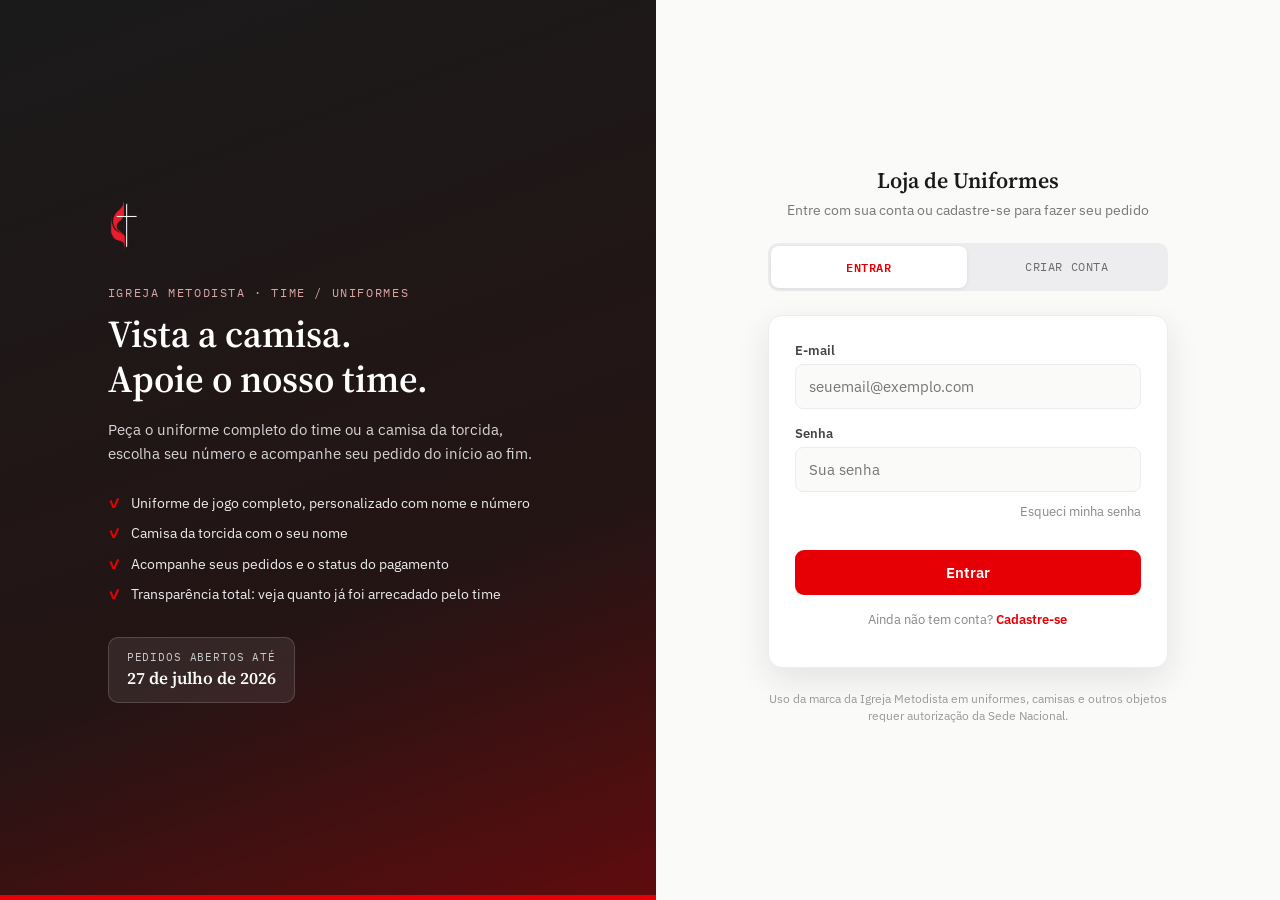
==== admin.html @ cc429704 "Add admin panel Adds admin.html, restricted to profiles.is_admin (checked client-side for UX and enf" ====
<!doctype html>
<html lang="pt-BR">
<head>
<meta charset="UTF-8">
<meta name="viewport" content="width=device-width, initial-scale=1.0">
<title>Painel admin · Igreja Metodista</title>
<link rel="icon" type="image/png" href="assets/img/logo.png">

<link rel="preconnect" href="https://fonts.googleapis.com">
<link rel="preconnect" href="https://fonts.gstatic.com" crossorigin>
<link href="https://fonts.googleapis.com/css2?family=Source+Serif+4:opsz,wght@8..60,500;8..60,600;8..60,700&family=IBM+Plex+Sans:wght@400;500;600;700&family=IBM+Plex+Mono:wght@500;600&display=swap" rel="stylesheet">
<link rel="stylesheet" href="assets/css/styles.css">
</head>
<body>

<header class="site-header">
  <div class="site-header-row">
    <div class="site-header-brand">
      <img src="assets/img/logo.png" alt="Igreja Metodista">
      <span class="name">Loja de Uniformes</span>
    </div>
    <nav class="site-header-nav">
      <a href="pedido.html">Montar pedido</a>
      <a href="meus-pedidos.html">Meus Pedidos</a>
      <a href="resumo.html">Resumo</a>
      <a href="admin.html" class="active">Admin</a>
    </nav>
    <div class="site-header-user">
      <span id="user-nome">...</span><span class="badge-admin">admin</span>
      <button class="btn btn-ghost" id="btn-sair">Sair</button>
    </div>
  </div>
</header>

<main class="site-main">
  <p class="admin-summary" id="admin-summary">Carregando pedidos...</p>

  <div class="filters">
    <input type="text" id="filtro-busca" placeholder="Buscar por nome do comprador ou da camisa...">
    <select id="filtro-status">
      <option value="">Todos os status</option>
      <option value="aguardando_pagamento">Aguardando pagamento</option>
      <option value="standby">Aguardando confirmação</option>
      <option value="pago">Pago</option>
      <option value="parcial">Parcial</option>
      <option value="cancelado">Cancelado</option>
    </select>
  </div>
  <div class="toolbar">
    <button class="btn btn-ghost btn-small" id="btn-exportar">Exportar CSV</button>
  </div>

  <div id="lista-pedidos"></div>
</main>

<div class="toast" id="toast"></div>

<script src="assets/js/vendor/supabase.js"></script>
<script src="assets/js/supabase-client.js"></script>
<script src="assets/js/admin.js"></script>
</body>
</html>
---- assets/css/styles.css ----
/* =========================================================
   Igreja Metodista · Loja de Uniformes
   Design tokens shared by every page of the site
   ========================================================= */
:root{
  --red:#E60005;
  --red-dark:#B50004;
  --ink:#1A1A1A;
  --gray:#B0AFB5;
  --gray-light:#EDEDEF;
  --paper:#FAFAF9;
  --white:#FFFFFF;
  --success:#2F7D4F;
  --success-bg:#E6F3EB;
  --amber:#B9760A;
  --amber-bg:#FBF0DE;
  --danger-bg:#FBEAE9;
  --font-display:'Source Serif 4', serif;
  --font-body:'IBM Plex Sans', sans-serif;
  --font-mono:'IBM Plex Mono', monospace;
  --shadow-card:0 12px 32px rgba(26,26,26,.10);
}

*{box-sizing:border-box;}
html,body{height:100%;}
body{
  margin:0;
  background:var(--paper);
  color:var(--ink);
  font-family:var(--font-body);
  -webkit-font-smoothing:antialiased;
}
a{color:inherit;}
button{font-family:inherit;}

/* ---------- generic buttons ---------- */
.btn{font-family:var(--font-body);font-weight:600;font-size:14.5px;border:none;border-radius:9px;padding:13px 20px;cursor:pointer;transition:.15s;}
.btn-primary{background:var(--red);color:var(--white);width:100%;}
.btn-primary:hover{background:var(--red-dark);}
.btn-primary:disabled{background:var(--gray);cursor:not-allowed;}
.btn-outline{background:var(--white);color:var(--red);border:1.5px solid var(--red);width:100%;}
.btn-outline:hover{background:#FFF7F7;}
.btn-ghost{background:transparent;color:#666;border:1.5px solid var(--gray-light);}
.btn-ghost:hover{border-color:var(--gray);}

/* ---------- form fields ---------- */
.field{margin-bottom:16px;}
.field label{display:block;font-size:12.5px;font-weight:600;margin-bottom:6px;color:#444;}
.field .hint{font-weight:400;color:#999;font-size:11.5px;}
.field input,.field select{width:100%;padding:12px 13px;border:1.5px solid var(--gray-light);border-radius:8px;font-family:var(--font-body);font-size:14.5px;background:var(--paper);color:var(--ink);}
.field input:focus,.field select:focus{outline:none;border-color:var(--red);background:var(--white);}
.field-error{font-size:12px;color:var(--red-dark);margin-top:6px;min-height:14px;}

/* ---------- toast ---------- */
.toast{position:fixed;bottom:20px;left:50%;transform:translateX(-50%);background:var(--ink);color:#fff;padding:11px 20px;border-radius:30px;font-size:13.5px;opacity:0;pointer-events:none;transition:.25s;z-index:50;max-width:85%;text-align:center;box-shadow:0 8px 24px rgba(0,0,0,.25);}
.toast.show{opacity:1;transform:translateX(-50%) translateY(-4px);}
.toast.error{background:var(--red-dark);}

/* =========================================================
   Auth page (login / cadastro)
   ========================================================= */
.auth-page{min-height:100vh;display:grid;grid-template-columns:1.05fr 1fr;}
@media(max-width:900px){.auth-page{grid-template-columns:1fr;}}

.auth-brand{
  background:linear-gradient(160deg,var(--ink) 0%,#241414 65%,var(--red-dark) 150%);
  color:var(--white);
  padding:56px 48px;
  display:flex;
  align-items:center;
  position:relative;
  overflow:hidden;
}
.auth-brand::after{content:"";position:absolute;left:0;right:0;bottom:0;height:5px;background:var(--red);}
.auth-brand-inner{max-width:440px;margin:0 auto;position:relative;z-index:1;}
.auth-logo{height:56px;width:auto;margin-bottom:28px;}
.eyebrow{font-family:var(--font-mono);font-size:11.5px;letter-spacing:.14em;text-transform:uppercase;color:#D9A5A5;margin:0 0 12px;}
.auth-brand-inner h1{font-family:var(--font-display);font-weight:600;font-size:38px;line-height:1.18;margin:0 0 16px;}
.auth-brand-sub{color:#D6D5D8;font-size:15px;line-height:1.6;margin:0 0 28px;}
.auth-highlights{list-style:none;margin:0 0 32px;padding:0;display:flex;flex-direction:column;gap:11px;}
.auth-highlights li{font-size:14px;color:#EDEDEF;display:flex;gap:10px;line-height:1.4;}
.auth-highlights li::before{content:"✓";color:var(--red);font-weight:700;flex-shrink:0;}
.auth-deadline{display:inline-flex;flex-direction:column;gap:2px;background:rgba(255,255,255,.08);border:1px solid rgba(255,255,255,.16);border-radius:10px;padding:12px 18px;}
.deadline-label{font-family:var(--font-mono);font-size:10.5px;text-transform:uppercase;letter-spacing:.08em;color:#C9C9CC;}
.deadline-date{font-family:var(--font-display);font-size:17px;font-weight:600;color:var(--white);}

.auth-form-side{display:flex;align-items:center;justify-content:center;padding:48px 24px;background:var(--paper);}
.auth-card{width:100%;max-width:400px;}
.auth-card-header{margin-bottom:24px;text-align:center;}
.auth-card-header .mobile-logo{display:none;height:40px;margin-bottom:16px;}
@media(max-width:900px){.auth-card-header .mobile-logo{display:inline-block;}}
.auth-card-header h2{font-family:var(--font-display);font-weight:600;font-size:22px;margin:0 0 6px;}
.auth-card-header p{font-size:13.5px;color:#777;margin:0;}

.auth-tabs{display:flex;gap:2px;background:var(--gray-light);border-radius:10px;padding:3px;margin-bottom:24px;}
.auth-tab{flex:1;padding:11px 6px;text-align:center;font-family:var(--font-mono);font-size:11.5px;letter-spacing:.05em;text-transform:uppercase;background:transparent;border:none;cursor:pointer;color:#6b6b6f;border-radius:8px;transition:.15s;}
.auth-tab.active{color:var(--red);background:var(--white);font-weight:600;box-shadow:0 1px 4px rgba(0,0,0,.08);}
.auth-tab:hover:not(.active){color:var(--ink);}

.auth-form{display:none;background:var(--white);border:1px solid var(--gray-light);border-radius:14px;padding:26px;box-shadow:var(--shadow-card);}
.auth-form.active{display:block;}
.auth-form-alt{text-align:center;font-size:13px;color:#888;margin-top:16px;}
.auth-form-alt a{color:var(--red);font-weight:600;text-decoration:none;cursor:pointer;}
.auth-form-alt a:hover{text-decoration:underline;}
.auth-form-forgot{text-align:right;margin:-8px 0 16px;}
.auth-form-forgot a{font-size:12.5px;color:#888;text-decoration:none;cursor:pointer;}
.auth-form-forgot a:hover{color:var(--red-dark);text-decoration:underline;}

.auth-footnote{font-size:11.5px;color:#999;text-align:center;margin-top:22px;line-height:1.5;}

/* =========================================================
   Simple protected pages (placeholder dashboard etc.)
   ========================================================= */
.site-header{background:var(--ink);color:var(--white);padding:0 24px;position:relative;}
.site-header::after{content:"";position:absolute;left:0;right:0;bottom:0;height:4px;background:var(--red);}
.site-header-row{max-width:960px;margin:0 auto;display:flex;align-items:center;justify-content:space-between;gap:16px;padding:16px 0;}
.site-header-brand{display:flex;align-items:center;gap:12px;}
.site-header-brand img{height:36px;width:auto;}
.site-header-brand .name{font-family:var(--font-display);font-weight:600;font-size:16px;}
.site-header-user{display:flex;align-items:center;gap:14px;font-size:13px;color:#C9C9CC;}
.site-header-user .btn-ghost{color:#eee;border-color:rgba(255,255,255,.25);padding:8px 14px;font-size:12.5px;}
.site-header-user .btn-ghost:hover{border-color:rgba(255,255,255,.55);}

.site-main{max-width:960px;margin:0 auto;padding:40px 24px 64px;}
.card{background:var(--white);border:1px solid var(--gray-light);border-radius:12px;padding:24px;box-shadow:var(--shadow-card);}
.placeholder-title{font-family:var(--font-display);font-weight:600;font-size:24px;margin:0 0 10px;}
.placeholder-text{color:#666;font-size:14.5px;line-height:1.6;}
.badge-admin{display:inline-block;font-family:var(--font-mono);font-size:10.5px;text-transform:uppercase;letter-spacing:.06em;background:var(--danger-bg);color:var(--red-dark);border-radius:20px;padding:3px 10px;margin-left:8px;}

.site-header-nav{display:flex;gap:4px;flex:1;padding-left:8px;}
.site-header-nav a{font-family:var(--font-mono);font-size:12px;letter-spacing:.04em;text-transform:uppercase;color:#B7B6BA;text-decoration:none;padding:8px 12px;border-radius:7px;transition:.15s;}
.site-header-nav a:hover{color:#fff;background:rgba(255,255,255,.06);}
.site-header-nav a.active{color:#fff;background:rgba(230,0,5,.22);}

/* =========================================================
   Montar pedido
   ========================================================= */
.cutoff-banner{background:var(--danger-bg);border:1.5px solid #F3C9C7;color:var(--red-dark);border-radius:10px;padding:14px 18px;margin-bottom:20px;font-size:13.5px;line-height:1.5;}
.cutoff-banner b{font-weight:700;}

.products{display:grid;grid-template-columns:1fr 1fr;gap:14px;margin-bottom:20px;}
@media(max-width:560px){.products{grid-template-columns:1fr;}}
.product-card{background:var(--white);border:2px solid var(--gray-light);border-radius:12px;padding:16px;cursor:pointer;transition:.15s;position:relative;}
.product-card:hover{border-color:var(--gray);}
.product-card.selected{border-color:var(--red);background:#FFF7F7;}
.product-card .p-name{font-family:var(--font-display);font-weight:600;font-size:16px;margin-bottom:4px;}
.product-card .p-desc{font-size:12.5px;color:#777;margin-bottom:10px;line-height:1.4;}
.product-card .p-price{font-family:var(--font-mono);font-weight:600;font-size:17px;color:var(--red);}
.product-card .p-check{position:absolute;top:14px;right:14px;width:18px;height:18px;border-radius:50%;border:2px solid var(--gray-light);}
.product-card.selected .p-check{border-color:var(--red);background:var(--red);box-shadow:inset 0 0 0 3px #fff;}

.card-title{font-family:var(--font-display);font-weight:600;font-size:15px;margin:0 0 14px;}
.row2{display:grid;grid-template-columns:1fr 1fr;gap:14px;}
.row3{display:grid;grid-template-columns:1fr 1fr 1fr;gap:14px;}
@media(max-width:560px){.row2,.row3{grid-template-columns:1fr;}}

.num-grid{display:grid;grid-template-columns:repeat(10,1fr);gap:6px;max-height:220px;overflow-y:auto;padding:12px;background:var(--paper);border:1.5px solid var(--gray-light);border-radius:8px;}
@media(max-width:560px){.num-grid{grid-template-columns:repeat(7,1fr);}}
.num-btn{font-family:var(--font-mono);font-size:12px;font-weight:600;padding:7px 0;border-radius:6px;border:1.5px solid var(--gray-light);background:var(--white);cursor:pointer;text-align:center;color:#555;}
.num-btn:hover:not(:disabled){border-color:var(--red);color:var(--red);}
.num-btn.selected{background:var(--red);border-color:var(--red);color:#fff;}
.num-btn:disabled{background:var(--gray-light);color:#bbb;text-decoration:line-through;cursor:not-allowed;}
.num-legend{display:flex;gap:16px;margin-top:8px;font-size:11.5px;color:#888;flex-wrap:wrap;}
.num-legend span{display:inline-flex;align-items:center;gap:5px;}
.dot{width:9px;height:9px;border-radius:50%;display:inline-block;}
.dot.livre{background:var(--white);border:1.5px solid var(--gray-light);}
.dot.ocupado{background:var(--gray-light);}
.dot.sel{background:var(--red);}

.total-row{display:flex;justify-content:space-between;align-items:center;background:var(--paper);border-radius:8px;padding:12px 16px;margin:18px 0;}
.total-label{font-family:var(--font-mono);font-size:11px;text-transform:uppercase;letter-spacing:.06em;color:#888;}
.total-value{font-family:var(--font-display);font-weight:700;font-size:22px;color:var(--red);}

.cart-item{display:flex;justify-content:space-between;align-items:center;padding:12px 0;border-bottom:1px solid var(--gray-light);}
.cart-item:last-child{border-bottom:none;}
.cart-item-name{font-weight:600;font-size:14px;}
.cart-item-meta{font-size:12px;color:#888;margin-top:2px;}
.cart-item-price{font-family:var(--font-mono);font-size:13px;margin-right:12px;white-space:nowrap;}
.cart-item-row{display:flex;align-items:center;}
.remove-x{background:none;border:none;color:#bbb;cursor:pointer;font-size:18px;line-height:1;padding:2px 6px;}
.remove-x:hover{color:var(--red-dark);}
.cart-empty{text-align:center;color:#999;padding:24px;font-size:13.5px;}
.cart-count{background:var(--red);color:#fff;border-radius:20px;font-size:10px;padding:1px 6px;margin-left:4px;}

.payment-options{display:grid;grid-template-columns:1fr 1fr;gap:12px;margin-bottom:18px;}
@media(max-width:560px){.payment-options{grid-template-columns:1fr;}}
.payment-option{background:var(--white);border:2px solid var(--gray-light);border-radius:12px;padding:16px;cursor:pointer;transition:.15s;}
.payment-option:hover{border-color:var(--gray);}
.payment-option.selected{border-color:var(--red);background:#FFF7F7;}
.payment-option .po-title{font-weight:600;font-size:14.5px;margin-bottom:4px;}
.payment-option .po-desc{font-size:12px;color:#777;line-height:1.4;}
.standby-note{background:var(--amber-bg);border:1.5px solid #EBD8AE;color:var(--amber);border-radius:10px;padding:14px 16px;font-size:13px;line-height:1.5;margin-top:16px;}

.warn{font-size:12px;color:var(--red-dark);margin-top:6px;}
.card + .card{margin-top:16px;}

/* =========================================================
   Meus pedidos
   ========================================================= */
.order-card{background:var(--white);border:1.5px solid var(--gray-light);border-radius:12px;margin-bottom:14px;padding:18px;box-shadow:var(--shadow-card);}
.order-top{display:flex;justify-content:space-between;align-items:flex-start;gap:10px;margin-bottom:12px;flex-wrap:wrap;}
.order-buyer{font-family:var(--font-display);font-weight:600;font-size:16px;}
.order-meta{font-size:12.5px;color:#888;margin-top:3px;}
.badge{font-family:var(--font-mono);font-size:10.5px;text-transform:uppercase;letter-spacing:.05em;padding:5px 10px;border-radius:20px;white-space:nowrap;display:inline-block;}
.badge.pago{background:var(--success-bg);color:var(--success);}
.badge.parcial{background:var(--amber-bg);color:var(--amber);}
.badge.standby{background:var(--amber-bg);color:var(--amber);}
.badge.aguardando_pagamento{background:var(--amber-bg);color:var(--amber);}
.badge.cancelado{background:var(--danger-bg);color:var(--red-dark);}
.order-itens{background:var(--paper);border-radius:8px;padding:4px 14px;margin-bottom:12px;}
.order-item-row{display:flex;justify-content:space-between;gap:10px;padding:9px 0;border-bottom:1px dashed var(--gray-light);font-size:13px;}
.order-item-row:last-child{border-bottom:none;}
.order-item-tag{font-family:var(--font-mono);font-size:11px;color:var(--red);font-weight:600;white-space:nowrap;}
.order-bottom{display:flex;justify-content:space-between;align-items:center;flex-wrap:wrap;gap:10px;}
.order-value{font-family:var(--font-mono);font-size:14px;font-weight:600;}
.order-note{font-size:12.5px;color:#888;margin-top:10px;line-height:1.5;}
.order-note.danger{color:var(--red-dark);}
.empty{text-align:center;padding:60px 20px;color:#999;}
.empty-title{font-family:var(--font-display);font-size:19px;color:#555;margin-bottom:8px;}

/* =========================================================
   Resumo de arrecadação
   ========================================================= */
.page-intro{margin:0 0 22px;color:#666;font-size:13.5px;line-height:1.6;max-width:640px;}
.stat-grid{display:grid;grid-template-columns:repeat(4,1fr);gap:12px;margin-bottom:16px;}
@media(max-width:720px){.stat-grid{grid-template-columns:repeat(2,1fr);}}
.stat{background:var(--white);border:1px solid var(--gray-light);border-radius:10px;padding:16px 18px;box-shadow:var(--shadow-card);}
.stat-label{font-family:var(--font-mono);font-size:10.5px;text-transform:uppercase;letter-spacing:.08em;color:#888;margin-bottom:8px;}
.stat-value{font-family:var(--font-display);font-size:24px;font-weight:600;color:var(--ink);}
.stat-value.red{color:var(--red-dark);}
.stat-value.green{color:var(--success);}

.progress-track{background:var(--gray-light);border-radius:20px;height:10px;overflow:hidden;margin-top:14px;}
.progress-fill{background:linear-gradient(90deg,var(--red),var(--red-dark));height:100%;border-radius:20px;transition:width .4s ease;}

.size-breakdown{display:flex;flex-wrap:wrap;gap:8px;}
.size-chip{font-family:var(--font-mono);font-size:12.5px;background:var(--paper);border:1.5px solid var(--gray-light);border-radius:20px;padding:7px 14px;display:flex;gap:6px;}
.size-chip b{color:var(--red);}

/* =========================================================
   Painel admin
   ========================================================= */
.filters{display:flex;gap:10px;margin-bottom:16px;flex-wrap:wrap;}
.filters input,.filters select{padding:9px 12px;border:1.5px solid var(--gray-light);border-radius:8px;font-size:13px;font-family:var(--font-body);background:var(--white);}
.filters input{flex:1;min-width:220px;}
.filters input:focus,.filters select:focus{outline:none;border-color:var(--red);}

.toolbar{display:flex;justify-content:flex-end;gap:8px;margin-bottom:14px;}
.btn-small{font-size:12px;padding:7px 12px;border-radius:6px;width:auto;}
.icon-btn{background:none;border:none;cursor:pointer;font-size:12px;padding:5px 8px;border-radius:5px;color:#999;font-family:var(--font-body);}
.icon-btn:hover{background:var(--gray-light);color:var(--ink);}

.badge-select{font-family:var(--font-mono);font-size:10.5px;text-transform:uppercase;letter-spacing:.05em;padding:6px 10px;border-radius:20px;border:none;cursor:pointer;}
.badge-select.pago{background:var(--success-bg);color:var(--success);}
.badge-select.parcial{background:var(--amber-bg);color:var(--amber);}
.badge-select.standby{background:var(--amber-bg);color:var(--amber);}
.badge-select.aguardando_pagamento{background:var(--amber-bg);color:var(--amber);}
.badge-select.cancelado{background:var(--danger-bg);color:var(--red-dark);}

.conflict-tag{font-family:var(--font-mono);font-size:10px;text-transform:uppercase;background:var(--danger-bg);color:var(--red-dark);border-radius:5px;padding:2px 6px;margin-left:6px;}
.valor-pago-edit{display:flex;gap:8px;align-items:center;margin-top:10px;}
.valor-pago-edit input{width:120px;padding:7px 10px;border:1.5px solid var(--gray-light);border-radius:7px;font-family:var(--font-mono);font-size:13px;}
.admin-summary{font-size:12.5px;color:#888;margin-bottom:14px;}
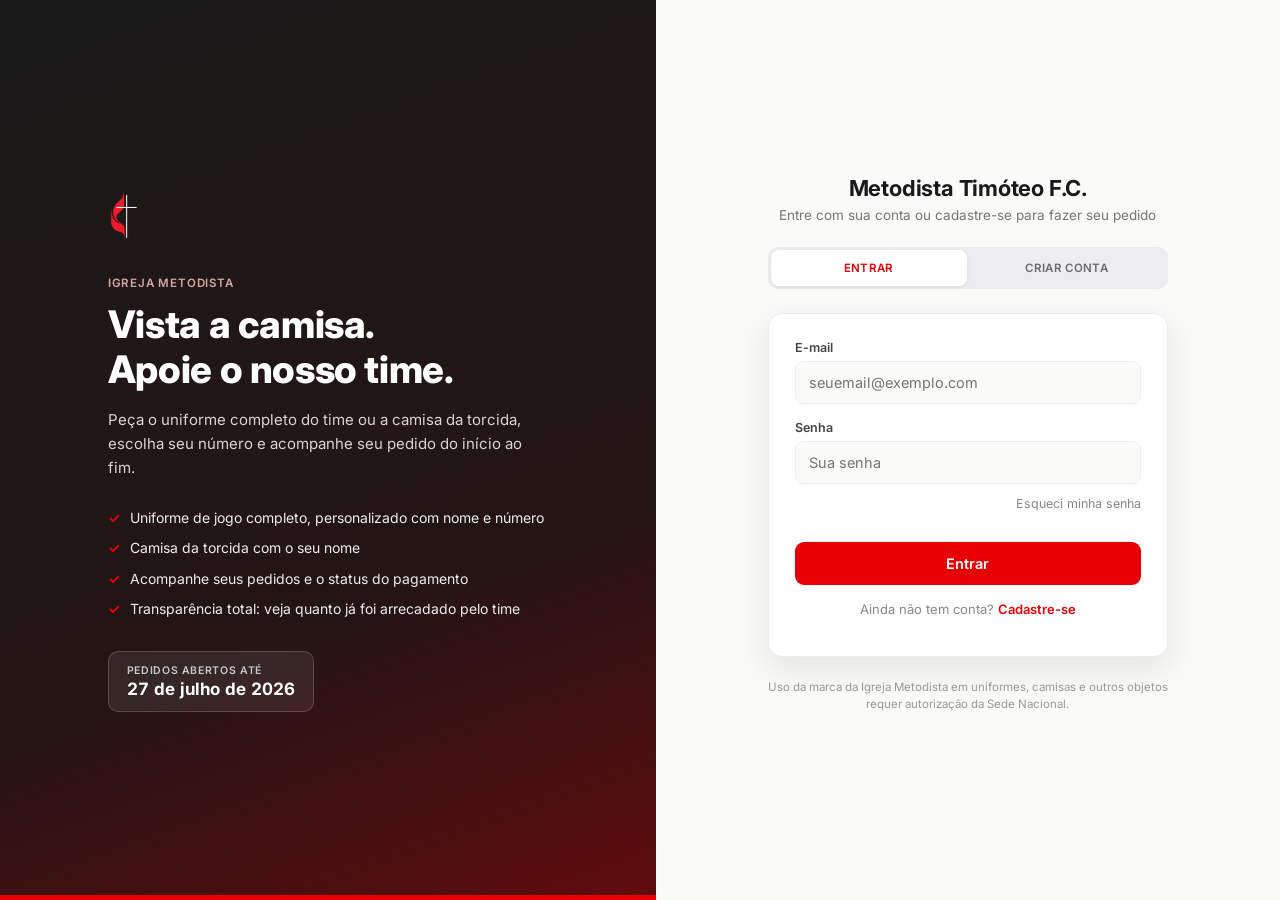
==== commit 34a519d2: "Rebrand to Metodista Timóteo F.C., switch to Inter typography, improve mobile UX Replaces the Source" ====
--- a/admin.html
+++ b/admin.html
@@ -3,12 +3,12 @@
 <head>
 <meta charset="UTF-8">
 <meta name="viewport" content="width=device-width, initial-scale=1.0">
-<title>Painel admin · Igreja Metodista</title>
+<title>Painel admin · Metodista Timóteo F.C.</title>
 <link rel="icon" type="image/png" href="assets/img/logo.png">
 
 <link rel="preconnect" href="https://fonts.googleapis.com">
 <link rel="preconnect" href="https://fonts.gstatic.com" crossorigin>
-<link href="https://fonts.googleapis.com/css2?family=Source+Serif+4:opsz,wght@8..60,500;8..60,600;8..60,700&family=IBM+Plex+Sans:wght@400;500;600;700&family=IBM+Plex+Mono:wght@500;600&display=swap" rel="stylesheet">
+<link href="https://fonts.googleapis.com/css2?family=Inter:wght@400;500;600;700;800&display=swap" rel="stylesheet">
 <link rel="stylesheet" href="assets/css/styles.css">
 </head>
 <body>
@@ -17,7 +17,7 @@
   <div class="site-header-row">
     <div class="site-header-brand">
       <img src="assets/img/logo.png" alt="Igreja Metodista">
-      <span class="name">Loja de Uniformes</span>
+      <span class="name">Metodista Timóteo F.C.</span>
     </div>
     <nav class="site-header-nav">
       <a href="pedido.html">Montar pedido</a>
--- a/assets/css/styles.css
+++ b/assets/css/styles.css
@@ -15,9 +15,9 @@
   --amber:#B9760A;
   --amber-bg:#FBF0DE;
   --danger-bg:#FBEAE9;
-  --font-display:'Source Serif 4', serif;
-  --font-body:'IBM Plex Sans', sans-serif;
-  --font-mono:'IBM Plex Mono', monospace;
+  --font-display:'Inter', -apple-system, 'Segoe UI', sans-serif;
+  --font-body:'Inter', -apple-system, 'Segoe UI', sans-serif;
+  --font-mono:'Inter', -apple-system, 'Segoe UI', sans-serif;
   --shadow-card:0 12px 32px rgba(26,26,26,.10);
 }
 
@@ -29,9 +29,15 @@
   color:var(--ink);
   font-family:var(--font-body);
   -webkit-font-smoothing:antialiased;
+  -moz-osx-font-smoothing:grayscale;
+  text-rendering:optimizeLegibility;
 }
 a{color:inherit;}
 button{font-family:inherit;}
+
+/* números (valores, datas) alinhados de forma tabular — leitura mais limpa
+   em quantias financeiras do que uma fonte monoespaçada decorativa */
+.tabular-nums{font-variant-numeric:tabular-nums;}
 
 /* ---------- generic buttons ---------- */
 .btn{font-family:var(--font-body);font-weight:600;font-size:14.5px;border:none;border-radius:9px;padding:13px 20px;cursor:pointer;transition:.15s;}
@@ -60,7 +66,14 @@
    Auth page (login / cadastro)
    ========================================================= */
 .auth-page{min-height:100vh;display:grid;grid-template-columns:1.05fr 1fr;}
-@media(max-width:900px){.auth-page{grid-template-columns:1fr;}}
+@media(max-width:900px){
+  .auth-page{grid-template-columns:1fr;}
+  /* no celular, o formulário é a prioridade: aparece antes do bloco de marca */
+  .auth-form-side{order:1;padding:28px 18px 12px;}
+  .auth-brand{order:2;padding:32px 22px 40px;}
+  .auth-brand-inner h1{font-size:26px;}
+  .auth-highlights{margin-bottom:22px;}
+}
 
 .auth-brand{
   background:linear-gradient(160deg,var(--ink) 0%,#241414 65%,var(--red-dark) 150%);
@@ -74,26 +87,26 @@
 .auth-brand::after{content:"";position:absolute;left:0;right:0;bottom:0;height:5px;background:var(--red);}
 .auth-brand-inner{max-width:440px;margin:0 auto;position:relative;z-index:1;}
 .auth-logo{height:56px;width:auto;margin-bottom:28px;}
-.eyebrow{font-family:var(--font-mono);font-size:11.5px;letter-spacing:.14em;text-transform:uppercase;color:#D9A5A5;margin:0 0 12px;}
-.auth-brand-inner h1{font-family:var(--font-display);font-weight:600;font-size:38px;line-height:1.18;margin:0 0 16px;}
+.eyebrow{font-family:var(--font-mono);font-weight:600;font-size:11.5px;letter-spacing:.07em;text-transform:uppercase;color:#D9A5A5;margin:0 0 12px;}
+.auth-brand-inner h1{font-family:var(--font-display);font-weight:800;letter-spacing:-.01em;font-size:38px;line-height:1.18;margin:0 0 16px;}
 .auth-brand-sub{color:#D6D5D8;font-size:15px;line-height:1.6;margin:0 0 28px;}
 .auth-highlights{list-style:none;margin:0 0 32px;padding:0;display:flex;flex-direction:column;gap:11px;}
 .auth-highlights li{font-size:14px;color:#EDEDEF;display:flex;gap:10px;line-height:1.4;}
 .auth-highlights li::before{content:"✓";color:var(--red);font-weight:700;flex-shrink:0;}
 .auth-deadline{display:inline-flex;flex-direction:column;gap:2px;background:rgba(255,255,255,.08);border:1px solid rgba(255,255,255,.16);border-radius:10px;padding:12px 18px;}
-.deadline-label{font-family:var(--font-mono);font-size:10.5px;text-transform:uppercase;letter-spacing:.08em;color:#C9C9CC;}
-.deadline-date{font-family:var(--font-display);font-size:17px;font-weight:600;color:var(--white);}
+.deadline-label{font-family:var(--font-mono);font-weight:600;font-size:10.5px;text-transform:uppercase;letter-spacing:.06em;color:#C9C9CC;}
+.deadline-date{font-family:var(--font-display);font-variant-numeric:tabular-nums;font-size:17px;font-weight:700;color:var(--white);}
 
 .auth-form-side{display:flex;align-items:center;justify-content:center;padding:48px 24px;background:var(--paper);}
 .auth-card{width:100%;max-width:400px;}
 .auth-card-header{margin-bottom:24px;text-align:center;}
 .auth-card-header .mobile-logo{display:none;height:40px;margin-bottom:16px;}
 @media(max-width:900px){.auth-card-header .mobile-logo{display:inline-block;}}
-.auth-card-header h2{font-family:var(--font-display);font-weight:600;font-size:22px;margin:0 0 6px;}
+.auth-card-header h2{font-family:var(--font-display);font-weight:700;letter-spacing:-.01em;font-size:22px;margin:0 0 6px;}
 .auth-card-header p{font-size:13.5px;color:#777;margin:0;}
 
 .auth-tabs{display:flex;gap:2px;background:var(--gray-light);border-radius:10px;padding:3px;margin-bottom:24px;}
-.auth-tab{flex:1;padding:11px 6px;text-align:center;font-family:var(--font-mono);font-size:11.5px;letter-spacing:.05em;text-transform:uppercase;background:transparent;border:none;cursor:pointer;color:#6b6b6f;border-radius:8px;transition:.15s;}
+.auth-tab{flex:1;padding:11px 6px;text-align:center;font-family:var(--font-mono);font-weight:600;font-size:11.5px;letter-spacing:.03em;text-transform:uppercase;background:transparent;border:none;cursor:pointer;color:#6b6b6f;border-radius:8px;transition:.15s;}
 .auth-tab.active{color:var(--red);background:var(--white);font-weight:600;box-shadow:0 1px 4px rgba(0,0,0,.08);}
 .auth-tab:hover:not(.active){color:var(--ink);}
 
@@ -114,23 +127,40 @@
 .site-header{background:var(--ink);color:var(--white);padding:0 24px;position:relative;}
 .site-header::after{content:"";position:absolute;left:0;right:0;bottom:0;height:4px;background:var(--red);}
 .site-header-row{max-width:960px;margin:0 auto;display:flex;align-items:center;justify-content:space-between;gap:16px;padding:16px 0;}
-.site-header-brand{display:flex;align-items:center;gap:12px;}
-.site-header-brand img{height:36px;width:auto;}
-.site-header-brand .name{font-family:var(--font-display);font-weight:600;font-size:16px;}
-.site-header-user{display:flex;align-items:center;gap:14px;font-size:13px;color:#C9C9CC;}
+.site-header-brand{display:flex;align-items:center;gap:12px;min-width:0;}
+.site-header-brand img{height:36px;width:auto;flex-shrink:0;}
+.site-header-brand .name{font-family:var(--font-display);font-weight:700;letter-spacing:-.01em;font-size:16px;white-space:nowrap;overflow:hidden;text-overflow:ellipsis;}
+.site-header-user{display:flex;align-items:center;gap:14px;font-size:13px;color:#C9C9CC;flex-shrink:0;}
 .site-header-user .btn-ghost{color:#eee;border-color:rgba(255,255,255,.25);padding:8px 14px;font-size:12.5px;}
 .site-header-user .btn-ghost:hover{border-color:rgba(255,255,255,.55);}
 
 .site-main{max-width:960px;margin:0 auto;padding:40px 24px 64px;}
 .card{background:var(--white);border:1px solid var(--gray-light);border-radius:12px;padding:24px;box-shadow:var(--shadow-card);}
-.placeholder-title{font-family:var(--font-display);font-weight:600;font-size:24px;margin:0 0 10px;}
+.placeholder-title{font-family:var(--font-display);font-weight:700;letter-spacing:-.01em;font-size:24px;margin:0 0 10px;}
 .placeholder-text{color:#666;font-size:14.5px;line-height:1.6;}
-.badge-admin{display:inline-block;font-family:var(--font-mono);font-size:10.5px;text-transform:uppercase;letter-spacing:.06em;background:var(--danger-bg);color:var(--red-dark);border-radius:20px;padding:3px 10px;margin-left:8px;}
+.badge-admin{display:inline-block;font-family:var(--font-mono);font-weight:600;font-size:10.5px;text-transform:uppercase;letter-spacing:.05em;background:var(--danger-bg);color:var(--red-dark);border-radius:20px;padding:3px 10px;margin-left:8px;}
 
 .site-header-nav{display:flex;gap:4px;flex:1;padding-left:8px;}
-.site-header-nav a{font-family:var(--font-mono);font-size:12px;letter-spacing:.04em;text-transform:uppercase;color:#B7B6BA;text-decoration:none;padding:8px 12px;border-radius:7px;transition:.15s;}
+.site-header-nav a{font-family:var(--font-mono);font-weight:600;font-size:12px;letter-spacing:.03em;text-transform:uppercase;color:#B7B6BA;text-decoration:none;padding:8px 12px;border-radius:7px;transition:.15s;white-space:nowrap;}
 .site-header-nav a:hover{color:#fff;background:rgba(255,255,255,.06);}
 .site-header-nav a.active{color:#fff;background:rgba(230,0,5,.22);}
+
+/* mobile: linha de cima fica só marca + sair; navegação vira uma faixa
+   de abas rolável logo abaixo, em vez de espremer tudo numa linha só */
+@media(max-width:760px){
+  .site-header-row{flex-wrap:wrap;padding:12px 0 0;gap:10px;}
+  .site-header-user{gap:8px;}
+  .site-header-user #user-nome{display:none;}
+  .site-header-nav{
+    order:3;flex:0 0 100%;
+    padding:0;margin:2px -24px 0;padding-inline:24px;
+    overflow-x:auto;-webkit-overflow-scrolling:touch;
+    scrollbar-width:none;
+  }
+  .site-header-nav::-webkit-scrollbar{display:none;}
+  .site-header-nav a{padding:9px 12px;margin-bottom:10px;}
+  .site-main{padding:24px 16px 48px;}
+}
 
 /* =========================================================
    Montar pedido
@@ -143,20 +173,20 @@
 .product-card{background:var(--white);border:2px solid var(--gray-light);border-radius:12px;padding:16px;cursor:pointer;transition:.15s;position:relative;}
 .product-card:hover{border-color:var(--gray);}
 .product-card.selected{border-color:var(--red);background:#FFF7F7;}
-.product-card .p-name{font-family:var(--font-display);font-weight:600;font-size:16px;margin-bottom:4px;}
+.product-card .p-name{font-family:var(--font-display);font-weight:700;font-size:16px;margin-bottom:4px;}
 .product-card .p-desc{font-size:12.5px;color:#777;margin-bottom:10px;line-height:1.4;}
-.product-card .p-price{font-family:var(--font-mono);font-weight:600;font-size:17px;color:var(--red);}
+.product-card .p-price{font-family:var(--font-mono);font-variant-numeric:tabular-nums;font-weight:700;font-size:17px;color:var(--red);}
 .product-card .p-check{position:absolute;top:14px;right:14px;width:18px;height:18px;border-radius:50%;border:2px solid var(--gray-light);}
 .product-card.selected .p-check{border-color:var(--red);background:var(--red);box-shadow:inset 0 0 0 3px #fff;}
 
-.card-title{font-family:var(--font-display);font-weight:600;font-size:15px;margin:0 0 14px;}
+.card-title{font-family:var(--font-display);font-weight:700;letter-spacing:-.005em;font-size:15px;margin:0 0 14px;}
 .row2{display:grid;grid-template-columns:1fr 1fr;gap:14px;}
 .row3{display:grid;grid-template-columns:1fr 1fr 1fr;gap:14px;}
 @media(max-width:560px){.row2,.row3{grid-template-columns:1fr;}}
 
 .num-grid{display:grid;grid-template-columns:repeat(10,1fr);gap:6px;max-height:220px;overflow-y:auto;padding:12px;background:var(--paper);border:1.5px solid var(--gray-light);border-radius:8px;}
 @media(max-width:560px){.num-grid{grid-template-columns:repeat(7,1fr);}}
-.num-btn{font-family:var(--font-mono);font-size:12px;font-weight:600;padding:7px 0;border-radius:6px;border:1.5px solid var(--gray-light);background:var(--white);cursor:pointer;text-align:center;color:#555;}
+.num-btn{font-family:var(--font-mono);font-variant-numeric:tabular-nums;font-size:12px;font-weight:600;padding:9px 0;border-radius:6px;border:1.5px solid var(--gray-light);background:var(--white);cursor:pointer;text-align:center;color:#555;}
 .num-btn:hover:not(:disabled){border-color:var(--red);color:var(--red);}
 .num-btn.selected{background:var(--red);border-color:var(--red);color:#fff;}
 .num-btn:disabled{background:var(--gray-light);color:#bbb;text-decoration:line-through;cursor:not-allowed;}
@@ -167,15 +197,15 @@
 .dot.ocupado{background:var(--gray-light);}
 .dot.sel{background:var(--red);}
 
-.total-row{display:flex;justify-content:space-between;align-items:center;background:var(--paper);border-radius:8px;padding:12px 16px;margin:18px 0;}
-.total-label{font-family:var(--font-mono);font-size:11px;text-transform:uppercase;letter-spacing:.06em;color:#888;}
-.total-value{font-family:var(--font-display);font-weight:700;font-size:22px;color:var(--red);}
-
-.cart-item{display:flex;justify-content:space-between;align-items:center;padding:12px 0;border-bottom:1px solid var(--gray-light);}
+.total-row{display:flex;justify-content:space-between;align-items:center;background:var(--paper);border-radius:8px;padding:12px 16px;margin:18px 0;flex-wrap:wrap;gap:6px;}
+.total-label{font-family:var(--font-mono);font-weight:600;font-size:11px;text-transform:uppercase;letter-spacing:.05em;color:#888;}
+.total-value{font-family:var(--font-display);font-variant-numeric:tabular-nums;font-weight:800;font-size:22px;color:var(--red);}
+
+.cart-item{display:flex;justify-content:space-between;align-items:center;padding:12px 0;border-bottom:1px solid var(--gray-light);gap:10px;flex-wrap:wrap;}
 .cart-item:last-child{border-bottom:none;}
 .cart-item-name{font-weight:600;font-size:14px;}
 .cart-item-meta{font-size:12px;color:#888;margin-top:2px;}
-.cart-item-price{font-family:var(--font-mono);font-size:13px;margin-right:12px;white-space:nowrap;}
+.cart-item-price{font-family:var(--font-mono);font-variant-numeric:tabular-nums;font-size:13px;margin-right:12px;white-space:nowrap;}
 .cart-item-row{display:flex;align-items:center;}
 .remove-x{background:none;border:none;color:#bbb;cursor:pointer;font-size:18px;line-height:1;padding:2px 6px;}
 .remove-x:hover{color:var(--red-dark);}
@@ -199,24 +229,24 @@
    ========================================================= */
 .order-card{background:var(--white);border:1.5px solid var(--gray-light);border-radius:12px;margin-bottom:14px;padding:18px;box-shadow:var(--shadow-card);}
 .order-top{display:flex;justify-content:space-between;align-items:flex-start;gap:10px;margin-bottom:12px;flex-wrap:wrap;}
-.order-buyer{font-family:var(--font-display);font-weight:600;font-size:16px;}
+.order-buyer{font-family:var(--font-display);font-weight:700;font-size:16px;}
 .order-meta{font-size:12.5px;color:#888;margin-top:3px;}
-.badge{font-family:var(--font-mono);font-size:10.5px;text-transform:uppercase;letter-spacing:.05em;padding:5px 10px;border-radius:20px;white-space:nowrap;display:inline-block;}
+.badge{font-family:var(--font-mono);font-weight:600;font-size:10.5px;text-transform:uppercase;letter-spacing:.04em;padding:5px 10px;border-radius:20px;white-space:nowrap;display:inline-block;}
 .badge.pago{background:var(--success-bg);color:var(--success);}
 .badge.parcial{background:var(--amber-bg);color:var(--amber);}
 .badge.standby{background:var(--amber-bg);color:var(--amber);}
 .badge.aguardando_pagamento{background:var(--amber-bg);color:var(--amber);}
 .badge.cancelado{background:var(--danger-bg);color:var(--red-dark);}
 .order-itens{background:var(--paper);border-radius:8px;padding:4px 14px;margin-bottom:12px;}
-.order-item-row{display:flex;justify-content:space-between;gap:10px;padding:9px 0;border-bottom:1px dashed var(--gray-light);font-size:13px;}
+.order-item-row{display:flex;justify-content:space-between;gap:10px;padding:9px 0;border-bottom:1px dashed var(--gray-light);font-size:13px;flex-wrap:wrap;}
 .order-item-row:last-child{border-bottom:none;}
-.order-item-tag{font-family:var(--font-mono);font-size:11px;color:var(--red);font-weight:600;white-space:nowrap;}
+.order-item-tag{font-family:var(--font-mono);font-variant-numeric:tabular-nums;font-size:11px;color:var(--red);font-weight:700;white-space:nowrap;}
 .order-bottom{display:flex;justify-content:space-between;align-items:center;flex-wrap:wrap;gap:10px;}
-.order-value{font-family:var(--font-mono);font-size:14px;font-weight:600;}
+.order-value{font-family:var(--font-mono);font-variant-numeric:tabular-nums;font-size:14px;font-weight:600;}
 .order-note{font-size:12.5px;color:#888;margin-top:10px;line-height:1.5;}
 .order-note.danger{color:var(--red-dark);}
 .empty{text-align:center;padding:60px 20px;color:#999;}
-.empty-title{font-family:var(--font-display);font-size:19px;color:#555;margin-bottom:8px;}
+.empty-title{font-family:var(--font-display);font-weight:700;font-size:19px;color:#555;margin-bottom:8px;}
 
 /* =========================================================
    Resumo de arrecadação
@@ -224,9 +254,10 @@
 .page-intro{margin:0 0 22px;color:#666;font-size:13.5px;line-height:1.6;max-width:640px;}
 .stat-grid{display:grid;grid-template-columns:repeat(4,1fr);gap:12px;margin-bottom:16px;}
 @media(max-width:720px){.stat-grid{grid-template-columns:repeat(2,1fr);}}
+@media(max-width:420px){.stat-grid{grid-template-columns:1fr;}}
 .stat{background:var(--white);border:1px solid var(--gray-light);border-radius:10px;padding:16px 18px;box-shadow:var(--shadow-card);}
-.stat-label{font-family:var(--font-mono);font-size:10.5px;text-transform:uppercase;letter-spacing:.08em;color:#888;margin-bottom:8px;}
-.stat-value{font-family:var(--font-display);font-size:24px;font-weight:600;color:var(--ink);}
+.stat-label{font-family:var(--font-mono);font-weight:600;font-size:10.5px;text-transform:uppercase;letter-spacing:.06em;color:#888;margin-bottom:8px;}
+.stat-value{font-family:var(--font-display);font-variant-numeric:tabular-nums;font-size:24px;font-weight:700;color:var(--ink);}
 .stat-value.red{color:var(--red-dark);}
 .stat-value.green{color:var(--success);}
 
@@ -234,30 +265,39 @@
 .progress-fill{background:linear-gradient(90deg,var(--red),var(--red-dark));height:100%;border-radius:20px;transition:width .4s ease;}
 
 .size-breakdown{display:flex;flex-wrap:wrap;gap:8px;}
-.size-chip{font-family:var(--font-mono);font-size:12.5px;background:var(--paper);border:1.5px solid var(--gray-light);border-radius:20px;padding:7px 14px;display:flex;gap:6px;}
+.size-chip{font-family:var(--font-mono);font-variant-numeric:tabular-nums;font-weight:600;font-size:12.5px;background:var(--paper);border:1.5px solid var(--gray-light);border-radius:20px;padding:7px 14px;display:flex;gap:6px;}
 .size-chip b{color:var(--red);}
 
 /* =========================================================
    Painel admin
    ========================================================= */
 .filters{display:flex;gap:10px;margin-bottom:16px;flex-wrap:wrap;}
-.filters input,.filters select{padding:9px 12px;border:1.5px solid var(--gray-light);border-radius:8px;font-size:13px;font-family:var(--font-body);background:var(--white);}
+.filters input,.filters select{padding:10px 12px;border:1.5px solid var(--gray-light);border-radius:8px;font-size:13.5px;font-family:var(--font-body);background:var(--white);}
 .filters input{flex:1;min-width:220px;}
 .filters input:focus,.filters select:focus{outline:none;border-color:var(--red);}
 
 .toolbar{display:flex;justify-content:flex-end;gap:8px;margin-bottom:14px;}
-.btn-small{font-size:12px;padding:7px 12px;border-radius:6px;width:auto;}
-.icon-btn{background:none;border:none;cursor:pointer;font-size:12px;padding:5px 8px;border-radius:5px;color:#999;font-family:var(--font-body);}
+.btn-small{font-size:12px;padding:8px 14px;border-radius:6px;width:auto;}
+.icon-btn{background:none;border:none;cursor:pointer;font-size:12px;padding:8px 10px;border-radius:5px;color:#999;font-family:var(--font-body);}
 .icon-btn:hover{background:var(--gray-light);color:var(--ink);}
 
-.badge-select{font-family:var(--font-mono);font-size:10.5px;text-transform:uppercase;letter-spacing:.05em;padding:6px 10px;border-radius:20px;border:none;cursor:pointer;}
+.badge-select{font-family:var(--font-mono);font-weight:600;font-size:10.5px;text-transform:uppercase;letter-spacing:.04em;padding:7px 11px;border-radius:20px;border:none;cursor:pointer;}
 .badge-select.pago{background:var(--success-bg);color:var(--success);}
 .badge-select.parcial{background:var(--amber-bg);color:var(--amber);}
 .badge-select.standby{background:var(--amber-bg);color:var(--amber);}
 .badge-select.aguardando_pagamento{background:var(--amber-bg);color:var(--amber);}
 .badge-select.cancelado{background:var(--danger-bg);color:var(--red-dark);}
 
-.conflict-tag{font-family:var(--font-mono);font-size:10px;text-transform:uppercase;background:var(--danger-bg);color:var(--red-dark);border-radius:5px;padding:2px 6px;margin-left:6px;}
-.valor-pago-edit{display:flex;gap:8px;align-items:center;margin-top:10px;}
-.valor-pago-edit input{width:120px;padding:7px 10px;border:1.5px solid var(--gray-light);border-radius:7px;font-family:var(--font-mono);font-size:13px;}
+.conflict-tag{font-family:var(--font-mono);font-weight:600;font-size:10px;text-transform:uppercase;background:var(--danger-bg);color:var(--red-dark);border-radius:5px;padding:2px 6px;margin-left:6px;}
+.valor-pago-edit{display:flex;gap:8px;align-items:center;margin-top:10px;flex-wrap:wrap;}
+.valor-pago-edit input{width:120px;padding:8px 10px;border:1.5px solid var(--gray-light);border-radius:7px;font-family:var(--font-mono);font-variant-numeric:tabular-nums;font-size:13px;}
 .admin-summary{font-size:12.5px;color:#888;margin-bottom:14px;}
+
+.order-actions{display:flex;gap:8px;flex-wrap:wrap;}
+
+@media(max-width:560px){
+  .filters{flex-direction:column;}
+  .filters input,.filters select{width:100%;min-width:0;}
+  .order-actions{width:100%;flex-direction:column;}
+  .order-actions > *{width:100%;text-align:center;}
+}
